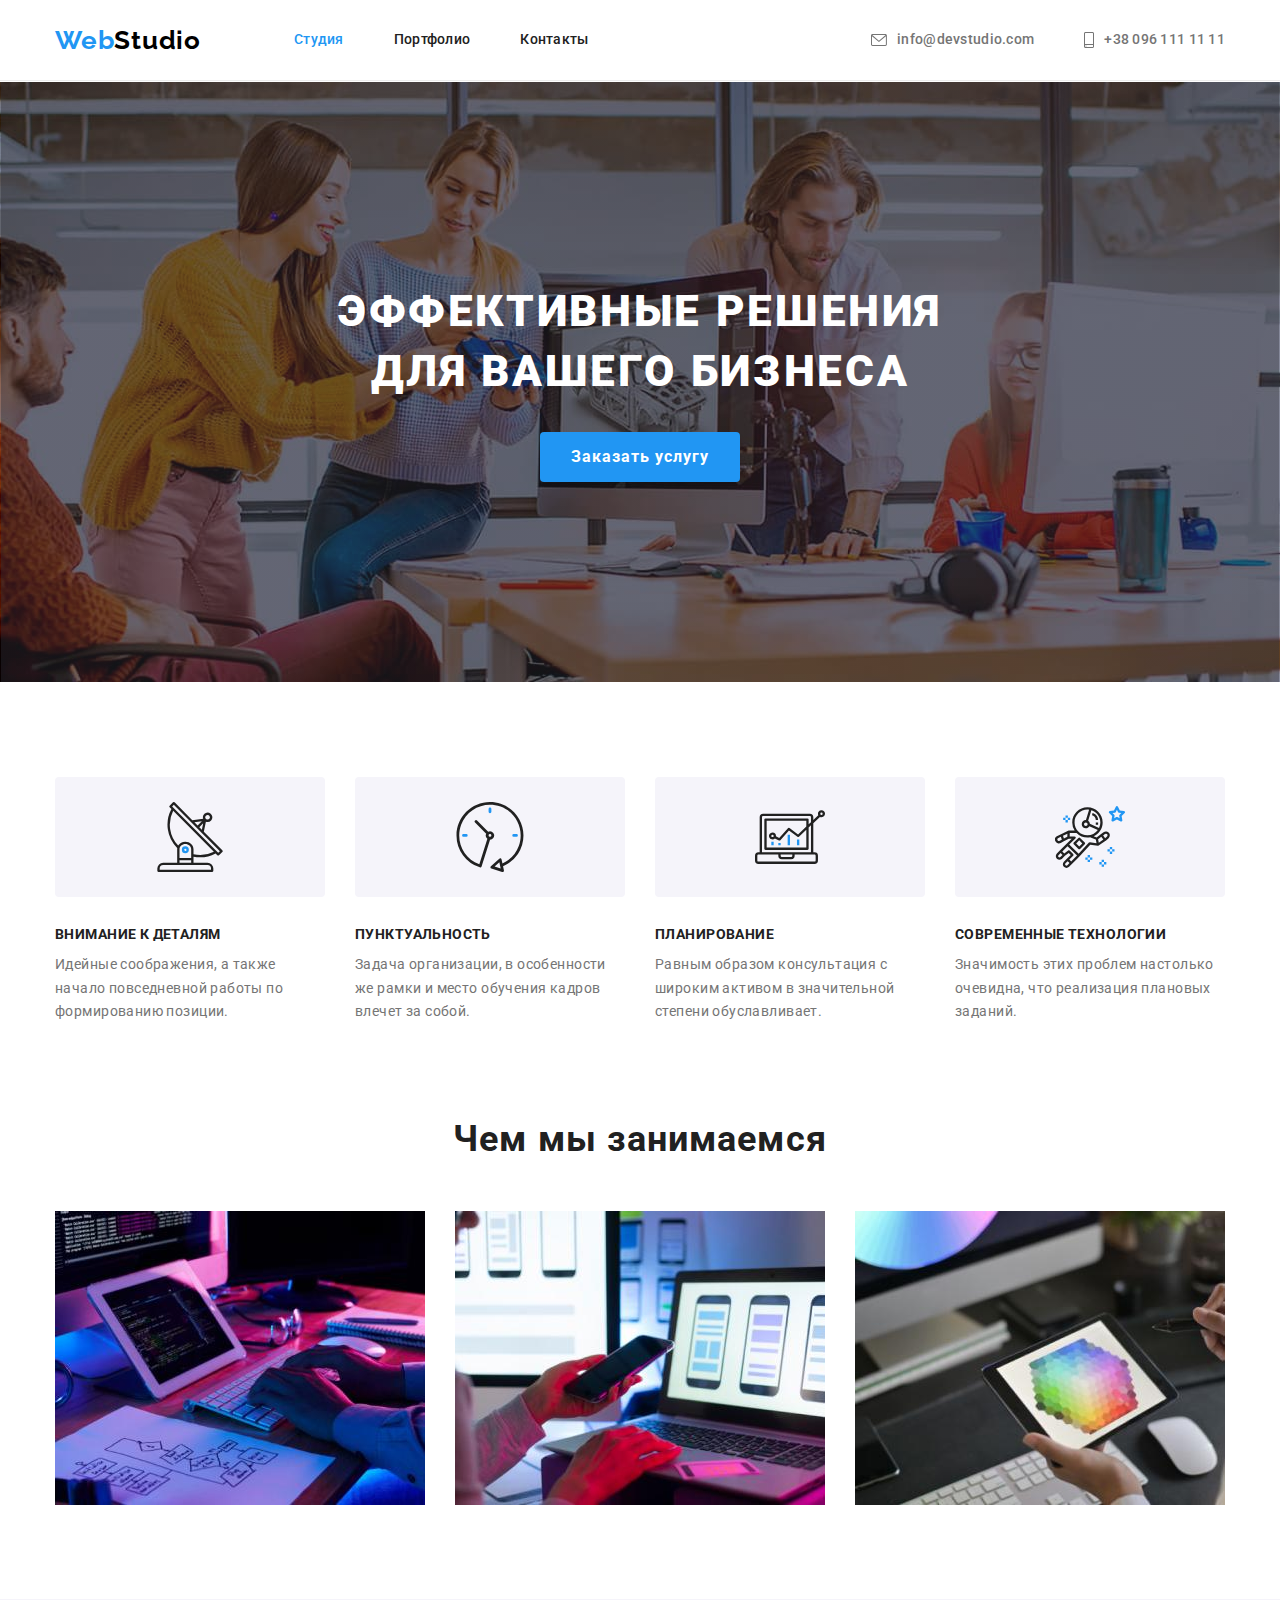
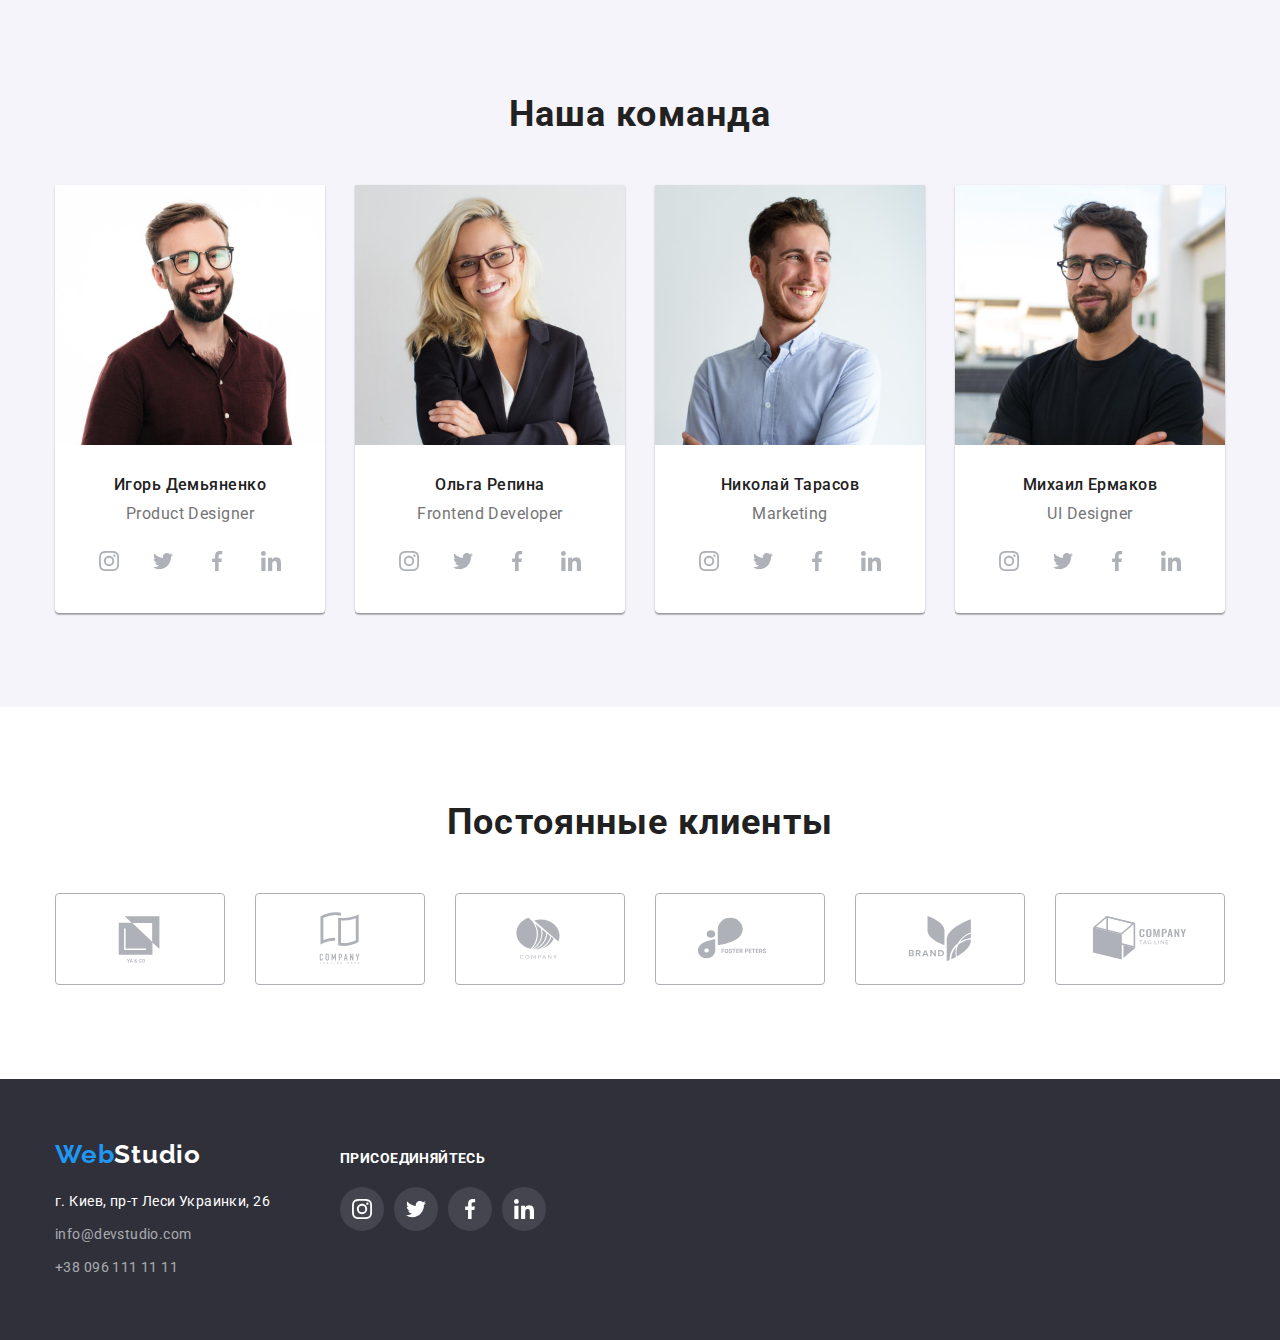
==== index.html @ 3023883c "ДЗ-5 начало" ====
<!DOCTYPE html>
<html lang="ru">
  <head>
    <meta charset="UTF-8" />
    <meta http-equiv="X-UA-Compatible" content="IE=edge" />
    <meta name="viewport" content="width=device-width, initial-scale=1.0" />

    <title>Студия</title>
    <link
      href="https://fonts.googleapis.com/css2?family=Raleway:wght@700&family=Roboto:wght@400;500;700;900&display=swap"
      rel="stylesheet"
    />
    <link rel="stylesheet" href="./css/modern-normalize.css" />
    <link rel="stylesheet" href="./css/styles.css" />
  </head>
  <body>
    <header class="header">
      <!-------- НАВИГАЦИЯ -------->
      <div class="container nav">
        <nav class="nav">
          <!-- лого -->
          <a class="link logo" href="./index.html" lang="en">
            Web<span class="logo-nav">Studio</span>
          </a>

          <!-------- ССЫЛКИ -------->
          <ul class="lists menu">
            <li class="menu-item">
              <a class="link nav-link current" href="./index.html">Студия</a>
            </li>
            <li class="menu-item">
              <a class="link nav-link" href="./portfolio.html">Портфолио</a>
            </li>
            <li class="menu-item">
              <a class="link nav-link" href="">Контакты</a>
            </li>
          </ul>
        </nav>

        <!-------- КОНТАКТЫ (ПОЧТА И ТЕЛЕФОН) -------->
        <ul class="lists menu">
          <li class="menu-item">
            <a
              class="link nav-link nav-contacts"
              href="mailto:info@devstudio.com"
            >
              <svg class="envelope">
                <use href="./images/symbol-defs.svg#envelope"></use>
              </svg>
              info@devstudio.com</a
            >
          </li>
          <li class="menu-item">
            <a class="link nav-link nav-contacts" href="tel:+380961111111">
              <svg class="smartphone">
                <use href="./images/symbol-defs.svg#smartphone"></use>
              </svg>
              +38 096 111 11 11</a
            >
          </li>
        </ul>
      </div>
    </header>
    <main>
      <!-------- MAIN SECTION -------->
      <section class="section hero">
        <div class="container">
          <h1 class="hero-title">Эффективные решения для вашего бизнеса</h1>
          <button class="btn btn-hero" type="button">Заказать услугу</button>
        </div>
      </section>

      <!-------- ОСОБЕННОСТИ -------->
      <section class="section">
        <div class="container">
          <h2 class="heading headen">Особенности</h2>
          <ul class="lists feature">
            <li class="item">
              <div class="thumb">
                <svg class="antenna">
                  <use href="./images/symbol-defs.svg#antenna"></use>
                </svg>
              </div>
              <h3 class="title-features">Внимание к деталям</h3>
              <p class="text">
                Идейные соображения, а также начало повседневной работы по
                формированию позиции.
              </p>
            </li>

            <li class="item">
              <div class="thumb">
                <svg class="clock">
                  <use href="./images/symbol-defs.svg#clock"></use>
                </svg>
              </div>
              <h3 class="title-features">Пунктуальность</h3>
              <p class="text">
                Задача организации, в особенности же рамки и место обучения
                кадров влечет за собой.
              </p>
            </li>

            <li class="item">
              <div class="thumb">
                <svg class="diagram">
                  <use href="./images/symbol-defs.svg#diagram"></use>
                </svg>
              </div>
              <h3 class="title-features">Планирование</h3>
              <p class="text">
                Равным образом консультация с широким активом в значительной
                степени обуславливает.
              </p>
            </li>

            <li class="item">
              <div class="thumb">
                <svg class="astronaut">
                  <use href="./images/symbol-defs.svg#astronaut"></use>
                </svg>
              </div>
              <h3 class="title-features">Современные технологии</h3>
              <p class="text">
                Значимость этих проблем настолько очевидна, что реализация
                плановых заданий.
              </p>
            </li>
          </ul>
        </div>
      </section>

      <!-------- РАБОТА -------->
      <section class="section section-nopaddingtop">
        <div class="container">
          <h2 class="heading">Чем мы занимаемся</h2>
          <ul class="lists items">
            <li class="item">
              <img
                class="images"
                src="./images/box_1.jpg"
                alt="Печатает на клавиатуре"
                width="370"
              />
            </li>

            <li class="item">
              <img
                class="images"
                src="./images/box_2.jpg"
                alt="Человек сидит с ноутбуком, в руке телефон"
                width="370"
              />
            </li>

            <li class="item">
              <img
                class="images"
                src="./images/box_3.jpg"
                alt="Плашет в руке"
                width="370"
              />
            </li>
          </ul>
        </div>
      </section>

      <!-------- НАША КОМАНДА, КАРТОЧКИ СОТРУДНИКОВ -------->
      <section class="section team-cards">
        <div class="container">
          <h2 class="heading">Наша команда</h2>

          <ul class="lists items">
            <li class="item">
              <div class="card">
                <img
                  class="images"
                  src="./images/igordem.jpg"
                  alt="Игорь Демьяненко"
                  width="270"
                  height="260"
                />
                <div class="card-body">
                  <h3 class="cards-title">Игорь Демьяненко</h3>
                  <p class="cards-text" lang="en">Product Designer</p>
                  <ul class="lists social">
                    <li class="social-list">
                      <a class="social-item" href="">
                        <svg class="social-icon">
                          <use href="./images/symbol-defs.svg#instagram"></use>
                        </svg>
                      </a>
                    </li>
                    <li class="social-list">
                      <a href="" class="social-item">
                        <svg class="social-icon">
                          <use href="./images/symbol-defs.svg#twitter"></use>
                        </svg>
                      </a>
                    </li>
                    <li class="social-list">
                      <a href="" class="social-item">
                        <svg class="social-icon">
                          <use href="./images/symbol-defs.svg#facebook"></use>
                        </svg>
                      </a>
                    </li>
                    <li class="social-list">
                      <a href="" class="social-item">
                        <svg class="social-icon">
                          <use href="./images/symbol-defs.svg#linkedin"></use>
                        </svg>
                      </a>
                    </li>
                  </ul>
                </div>
              </div>
            </li>

            <li class="item">
              <div class="card">
                <img
                  class="images"
                  src="./images/olgarep.jpg"
                  alt="Ольга Репина"
                  width="270"
                  height="260"
                />
                <div class="card-body">
                  <h3 class="cards-title">Ольга Репина</h3>
                  <p class="cards-text" lang="en">Frontend Developer</p>
                  <ul class="lists social">
                    <li class="social-list">
                      <a class="social-item" href="">
                        <svg class="social-icon">
                          <use href="./images/symbol-defs.svg#instagram"></use>
                        </svg>
                      </a>
                    </li>
                    <li class="social-list">
                      <a href="" class="social-item">
                        <svg class="social-icon">
                          <use href="./images/symbol-defs.svg#twitter"></use>
                        </svg>
                      </a>
                    </li>
                    <li class="social-list">
                      <a href="" class="social-item">
                        <svg class="social-icon">
                          <use href="./images/symbol-defs.svg#facebook"></use>
                        </svg>
                      </a>
                    </li>
                    <li class="social-list">
                      <a href="" class="social-item">
                        <svg class="social-icon">
                          <use href="./images/symbol-defs.svg#linkedin"></use>
                        </svg>
                      </a>
                    </li>
                  </ul>
                </div>
              </div>
            </li>

            <li class="item">
              <div class="card">
                <img
                  class="images"
                  src="./images/nikolaytar.jpg"
                  alt="Николай Тарасов"
                  width="270"
                  height="260"
                />
                <div class="card-body">
                  <h3 class="cards-title">Николай Тарасов</h3>
                  <p class="cards-text" lang="en">Marketing</p>
                  <ul class="lists social">
                    <li class="social-list">
                      <a class="social-item" href="">
                        <svg class="social-icon">
                          <use href="./images/symbol-defs.svg#instagram"></use>
                        </svg>
                      </a>
                    </li>
                    <li class="social-list">
                      <a href="" class="social-item">
                        <svg class="social-icon">
                          <use href="./images/symbol-defs.svg#twitter"></use>
                        </svg>
                      </a>
                    </li>
                    <li class="social-list">
                      <a href="" class="social-item">
                        <svg class="social-icon">
                          <use href="./images/symbol-defs.svg#facebook"></use>
                        </svg>
                      </a>
                    </li>
                    <li class="social-list">
                      <a href="" class="social-item">
                        <svg class="social-icon">
                          <use href="./images/symbol-defs.svg#linkedin"></use>
                        </svg>
                      </a>
                    </li>
                  </ul>
                </div>
              </div>
            </li>

            <li class="item">
              <div class="card">
                <img
                  class="images"
                  src="./images/mihailerm.jpg"
                  alt="Михаил Ермаков"
                  width="270"
                  height="260"
                />
                <div class="card-body">
                  <h3 class="cards-title">Михаил Ермаков</h3>
                  <p class="cards-text" lang="en">UI Designer</p>
                  <ul class="lists social">
                    <li class="social-list">
                      <a class="social-item" href="">
                        <svg class="social-icon">
                          <use href="./images/symbol-defs.svg#instagram"></use>
                        </svg>
                      </a>
                    </li>
                    <li class="social-list">
                      <a href="" class="social-item">
                        <svg class="social-icon">
                          <use href="./images/symbol-defs.svg#twitter"></use>
                        </svg>
                      </a>
                    </li>
                    <li class="social-list">
                      <a href="" class="social-item">
                        <svg class="social-icon">
                          <use href="./images/symbol-defs.svg#facebook"></use>
                        </svg>
                      </a>
                    </li>
                    <li class="social-list">
                      <a href="" class="social-item">
                        <svg class="social-icon">
                          <use href="./images/symbol-defs.svg#linkedin"></use>
                        </svg>
                      </a>
                    </li>
                  </ul>
                </div>
              </div>
            </li>
          </ul>
        </div>
      </section>
      <section class="section">
        <div class="container">
          <h2 class="heading">Постоянные клиенты</h2>

          <ul class="lists clients">
            <li class="clients-list">
              <a class="clients-item" href="">
                <svg class="clients-icon">
                  <use href="./images/symbol-defs.svg#logo1"></use>
                </svg>
              </a>
            </li>
            <li class="clients-list">
              <a href="" class="clients-item">
                <svg class="clients-icon">
                  <use href="./images/symbol-defs.svg#logo2"></use>
                </svg>
              </a>
            </li>
            <li class="clients-list">
              <a href="" class="clients-item">
                <svg class="clients-icon">
                  <use href="./images/symbol-defs.svg#logo3"></use>
                </svg>
              </a>
            </li>
            <li class="clients-list">
              <a href="" class="clients-item">
                <svg class="clients-icon">
                  <use href="./images/symbol-defs.svg#logo4"></use>
                </svg>
              </a>
            </li>
            <li class="clients-list">
              <a href="" class="clients-item">
                <svg class="clients-icon">
                  <use href="./images/symbol-defs.svg#logo5"></use>
                </svg>
              </a>
            </li>
            <li class="clients-list">
              <a href="" class="clients-item">
                <svg class="clients-icon">
                  <use href="./images/symbol-defs.svg#logo6"></use>
                </svg>
              </a>
            </li>
          </ul>
        </div>
      </section>
    </main>

    <footer class="footer">
      <div class="container">
        <div class="footer-nav">
          <!-------- ЛОГОТИП -------->
          <a class="link logo" href="./index.html" lang="en">
            Web<span class="logo-footer">Studio</span>
          </a>

          <!-------- КОНТАКТЫ (АДРЕС) -------->
          <address>
            <p class="text footer-text">г. Киев, пр-т Леси Украинки, 26</p>

            <!-------- ПОЧТА И ТЕЛЕФОН -------->
            <ul class="lists">
              <li class="footer-item">
                <a class="link footer-link" href="mailto:info@devstudio.com">
                  info@devstudio.com
                </a>
              </li>
              <li class="footer-item">
                <a class="link footer-link" href="tel:+380961111111"
                  >+38 096 111 11 11</a
                >
              </li>
            </ul>
          </address>
        </div>
        <div class="footer-social">
          <p class="text">Присоединяйтесь</p>
          <ul class="lists social">
            <li class="social-list">
              <a class="social-item" href="">
                <svg class="social-icon">
                  <use href="./images/symbol-defs.svg#instagram"></use>
                </svg>
              </a>
            </li>
            <li class="social-list">
              <a href="" class="social-item">
                <svg class="social-icon">
                  <use href="./images/symbol-defs.svg#twitter"></use>
                </svg>
              </a>
            </li>
            <li class="social-list">
              <a href="" class="social-item">
                <svg class="social-icon">
                  <use href="./images/symbol-defs.svg#facebook"></use>
                </svg>
              </a>
            </li>
            <li class="social-list">
              <a href="" class="social-item">
                <svg class="social-icon">
                  <use href="./images/symbol-defs.svg#linkedin"></use>
                </svg>
              </a>
            </li>
          </ul>
        </div>
      </div>
    </footer>
  </body>
</html>
---- css/styles.css ----
:root {
  --current-text-color: #757575;
  --current-title-color: #212121;
  --current-white-color: #ffffff;
  --current-black-color: #000000;
  --accent-color: #2196f3;
  --hero-btn-accent-color: #188ce8;
  --secondary-bg-color: #f5f4fa;
  --footer-bg-color: #2f303a;
  --footer-link-color: rgba(255, 255, 255, 0.6);
  --line-color: #ececec;
  --border-color: #eeeeee;
  --social-unactive: #afb1b8;
  --social-unactive-footer: rgba(255, 255, 255, 0.1);
}

body {
  font-family: Roboto, sans-serif;
  color: var(--current-text-color);
  background-color: var(--current-white-color);
}

.container {
  width: 1200px;
  padding: 0 15px;
  margin: 0 auto;
}

.section {
  padding-top: 94px;
  padding-bottom: 94px;

  text-align: center;
}

.images {
  display: block;
  max-width: 100%;
  height: auto;
}

.section-nopaddingtop {
  padding-top: 0;
}

/* Ссылки */
.link {
  text-decoration: none;
}

.lists {
  margin-top: 0;
  margin-bottom: 0;
  padding: 0;
  list-style: none;
}
.header {
  border-bottom: 1px solid var(--line-color);
}

/* Навигация */
.container.nav {
  min-height: 80px;
}

.nav,
.menu {
  display: flex;
  align-items: center;
  flex-wrap: wrap;
}

.container.nav > .nav {
  margin-right: auto;
}

.menu-item > .link {
  display: flex;
  align-items: center;
  padding-top: 32px;
  padding-bottom: 32px;
}

.menu > .menu-item:not(:last-child) {
  margin-right: 50px;
}

.work-card .card-body {
  border: 1px solid var(--border-color);
  border-top: 0;
  padding: 20px 24px;
}

.work-card:hover,
.work-card:focus,
.work-card:focus-within {
  box-shadow: 0px 1px 1px rgba(0, 0, 0, 0.12), 0px 4px 4px rgba(0, 0, 0, 0.06),
    1px 4px 6px rgba(0, 0, 0, 0.16);
}

.menu > .card-item:not(:nth-child(3n)) {
  margin-right: 30px;
}

.menu > .card-item:not(:nth-last-child(-n + 3)) {
  margin-bottom: 30px;
}

.nav-link {
  color: var(--current-title-color);

  font-weight: 500;
  font-size: 14px;
  line-height: 1.14;
  letter-spacing: 0.02em;
}

.nav-contacts {
  color: var(--current-text-color);
}

.nav-link:hover,
.nav-link:focus,
.footer-link:hover,
.footer-link:focus,
.current {
  color: var(--accent-color);
}

.envelope,
.smartphone {
  margin-right: 10px;

  fill: currentColor;
}

.envelope {
  width: 16px;
  height: 12px;
}

.smartphone {
  width: 10px;
  height: 16px;
}

/* Лого */
.logo {
  display: block;
  margin-right: 93px;
  padding-top: 24px;
  padding-bottom: 24px;

  color: var(--accent-color);
  font-family: Raleway, sans-serif;
  font-weight: 700;
  font-size: 26px;
  line-height: 1.19;
  letter-spacing: 0.03em;
}

.logo-nav {
  color: var(--current-black-color);
}

.logo-footer {
  color: var(--current-white-color);
}

/* Hero */

.hero {
  max-width: 1600px;
  min-height: 600px;
  margin-right: auto;
  margin-left: auto;
  padding-top: 200px;
  padding-bottom: 200px;

  background-color: var(--hero-bgcolor);
  background-image: linear-gradient(
      to right,
      rgba(47, 48, 58, 0.4),
      rgba(47, 48, 58, 0.4)
    ),
    url(../images/bg-header-image.jpg);
  background-repeat: no-repeat;
  background-position: center;
  background-size: cover;
}

.hero-title {
  width: 696px;
  margin: 0 auto 30px;
  padding: 0;

  color: var(--current-white-color);
  font-weight: 900;
  font-size: 44px;
  line-height: 1.36;
  letter-spacing: 0.06em;
  text-transform: uppercase;
}

.section.hero {
  padding-top: 200px;
  padding-bottom: 200px;
  border: 1px solid transparent;
}

/* Кнопки */
.btn {
  cursor: pointer;
  min-height: 38px;

  padding: 6px 22px;

  font-family: inherit;
  font-style: inherit;
  font-weight: 500;
  font-size: 16px;
  line-height: 1.62;
  letter-spacing: 0.03em;

  color: var(--current-title-color);
  background-color: var(--secondary-bg-color);

  border: 0;
  border-radius: 4px;
}

.btn:hover,
.btn:focus,
.active {
  color: var(--current-white-color);
  background-color: var(--accent-color);
  box-shadow: 0px 3px 1px rgba(0, 0, 0, 0.1), 0px 1px 2px rgba(0, 0, 0, 0.08),
    0px 2px 2px rgba(0, 0, 0, 0.12);
}

.btn-hero {
  width: 200px;
  height: 50px;

  color: var(--current-white-color);
  background-color: var(--accent-color);

  font-weight: 700;
  line-height: 1.87;
  letter-spacing: 0.06em;

  box-shadow: 0px 4px 4px rgba(0, 0, 0, 0.15);
}

.btn-hero:focus,
.btn-hero:hover {
  background-color: var(--hero-btn-accent-color);
}

/* Заголовки */
.heading {
  margin: 0 0 50px 0;

  color: var(--current-title-color);

  font-weight: 700;
  font-size: 36px;
  line-height: 1.17;
  letter-spacing: 0.03em;
}

.title-features {
  margin: 0 0 10px 0;

  color: var(--current-title-color);

  font-size: 14px;
  line-height: 1.14;
  letter-spacing: 0.03em;
  text-transform: uppercase;
}

/* Основной текст */

.text {
  margin: 0;
  padding: 0;

  font-size: 14px;
  line-height: 1.71;
  letter-spacing: 0.03em;

  color: var(--current-text-color);
}

.feature,
.items,
.filter {
  display: flex;
  align-items: center;
  text-align: left;
}

.items {
  text-align: center;
}

.feature > .item {
  width: 270px;
}

.feature > .item:not(:last-child),
.items > .item:not(:last-child) {
  margin-right: 30px;
}

.thumb {
  display: flex;
  width: 100%;
  min-height: 120px;

  margin-bottom: 30px;

  align-items: center;

  border-radius: 4px;
  background-color: var(--secondary-bg-color);
}

.antenna,
.clock,
.diagram,
.astronaut {
  display: block;
  margin-left: auto;
  margin-right: auto;
  width: 70px;
  height: 70px;
}

.filter {
  justify-content: center;
  margin-bottom: 50px;
}

.filter > .item:not(:last-child) {
  margin-right: 8px;
}

/* Карточки */

.card {
  background-color: var(--current-white-color);
  box-shadow: 0px 1px 3px rgba(0, 0, 0, 0.12), 0px 1px 1px rgba(0, 0, 0, 0.14),
    0px 2px 1px rgba(0, 0, 0, 0.2);
  border-radius: 0px 0px 4px 4px;
}

.team-cards {
  background-color: var(--secondary-bg-color);
}

.card-body {
  padding-top: 30px;
  padding-bottom: 30px;
}

.cards-title {
  margin: 0 0 10px 0;

  color: var(--current-title-color);

  font-weight: 500;
  font-size: 16px;
  line-height: 1.19;
  letter-spacing: 0.03em;
}

.cards-text {
  margin: 0 0 16px 0;
  padding: 0;
  line-height: 1.19;
  letter-spacing: 0.03em;
}

.social,
.clients {
  display: flex;
  justify-content: center;
}

.social-item {
  display: flex;
  justify-content: center;
  align-items: center;

  width: 44px;
  height: 44px;
  border-radius: 50%;

  color: var(--social-unactive);
}

.social-icon {
  width: 20px;
  height: 20px;
  fill: currentColor;
}

.clients-item {
  display: flex;
  justify-content: center;
  align-items: center;
  width: 170px;
  height: 92px;

  border: 1px solid var(--social-unactive);
  border-radius: 4px;

  color: var(--social-unactive);
}

.clients-item:hover,
.clients-item:focus {
  color: var(--accent-color);
  border: 1px solid var(--accent-color);
}

.clients > .clients-list:not(:last-child) {
  margin-right: 30px;
}

.clients-icon {
  width: 106px;
  height: 60px;
  fill: currentColor;
}

/* Портфолио заголовки карточек */
.work-title {
  margin: 0 0 4px 0;

  color: var(--current-title-color);

  text-align: left;
  font-weight: 700;
  font-size: 18px;
  line-height: 2;
  letter-spacing: 0.06em;
}

.work-text {
  margin: 0;

  color: var(--current-text-color);
  line-height: 1.87;
  letter-spacing: 0.03em;
  text-align: left;
}

/* Footer */
.footer {
  padding: 60px 0;
  background-color: var(--footer-bg-color);
}

.footer-text {
  padding: 0;
  margin-bottom: 9px;

  color: var(--current-white-color);

  font-style: normal;
  font-size: 14px;
  line-height: 1.71;
}

.footer-link {
  font-style: normal;
  font-size: 14px;
  line-height: 1.71;
  letter-spacing: 0.03em;
  color: var(--footer-link-color);
}

/* Прячем заголовоки */
.headen {
  position: absolute;
  width: 1px;
  height: 1px;
  margin: -1px;
  border: 0;
  padding: 0;
  clip: rect(0 0 0 0);
  overflow: hidden;
}

.footer-nav > .link.logo {
  padding: 0;
  margin: 0 0 20px 0;
}

.footer-nav {
  margin-right: 70px;
}

.footer-item:not(:last-child) {
  margin-bottom: 9px;
}

.footer > .container {
  display: flex;
  align-items: baseline;
}

.footer-social > .text {
  margin-bottom: 20px;
  color: var(--current-white-color);
  font-weight: 700;
  line-height: 1.14;
  text-transform: uppercase;
}

.footer-social .social-item {
  color: var(--current-white-color);
  background-color: var(--social-unactive-footer);
}

.social-item:hover,
.social-item:focus {
  color: var(--current-white-color);
  background-color: var(--accent-color);
}

.social > .social-list:not(:last-child) {
  margin-right: 10px;
}
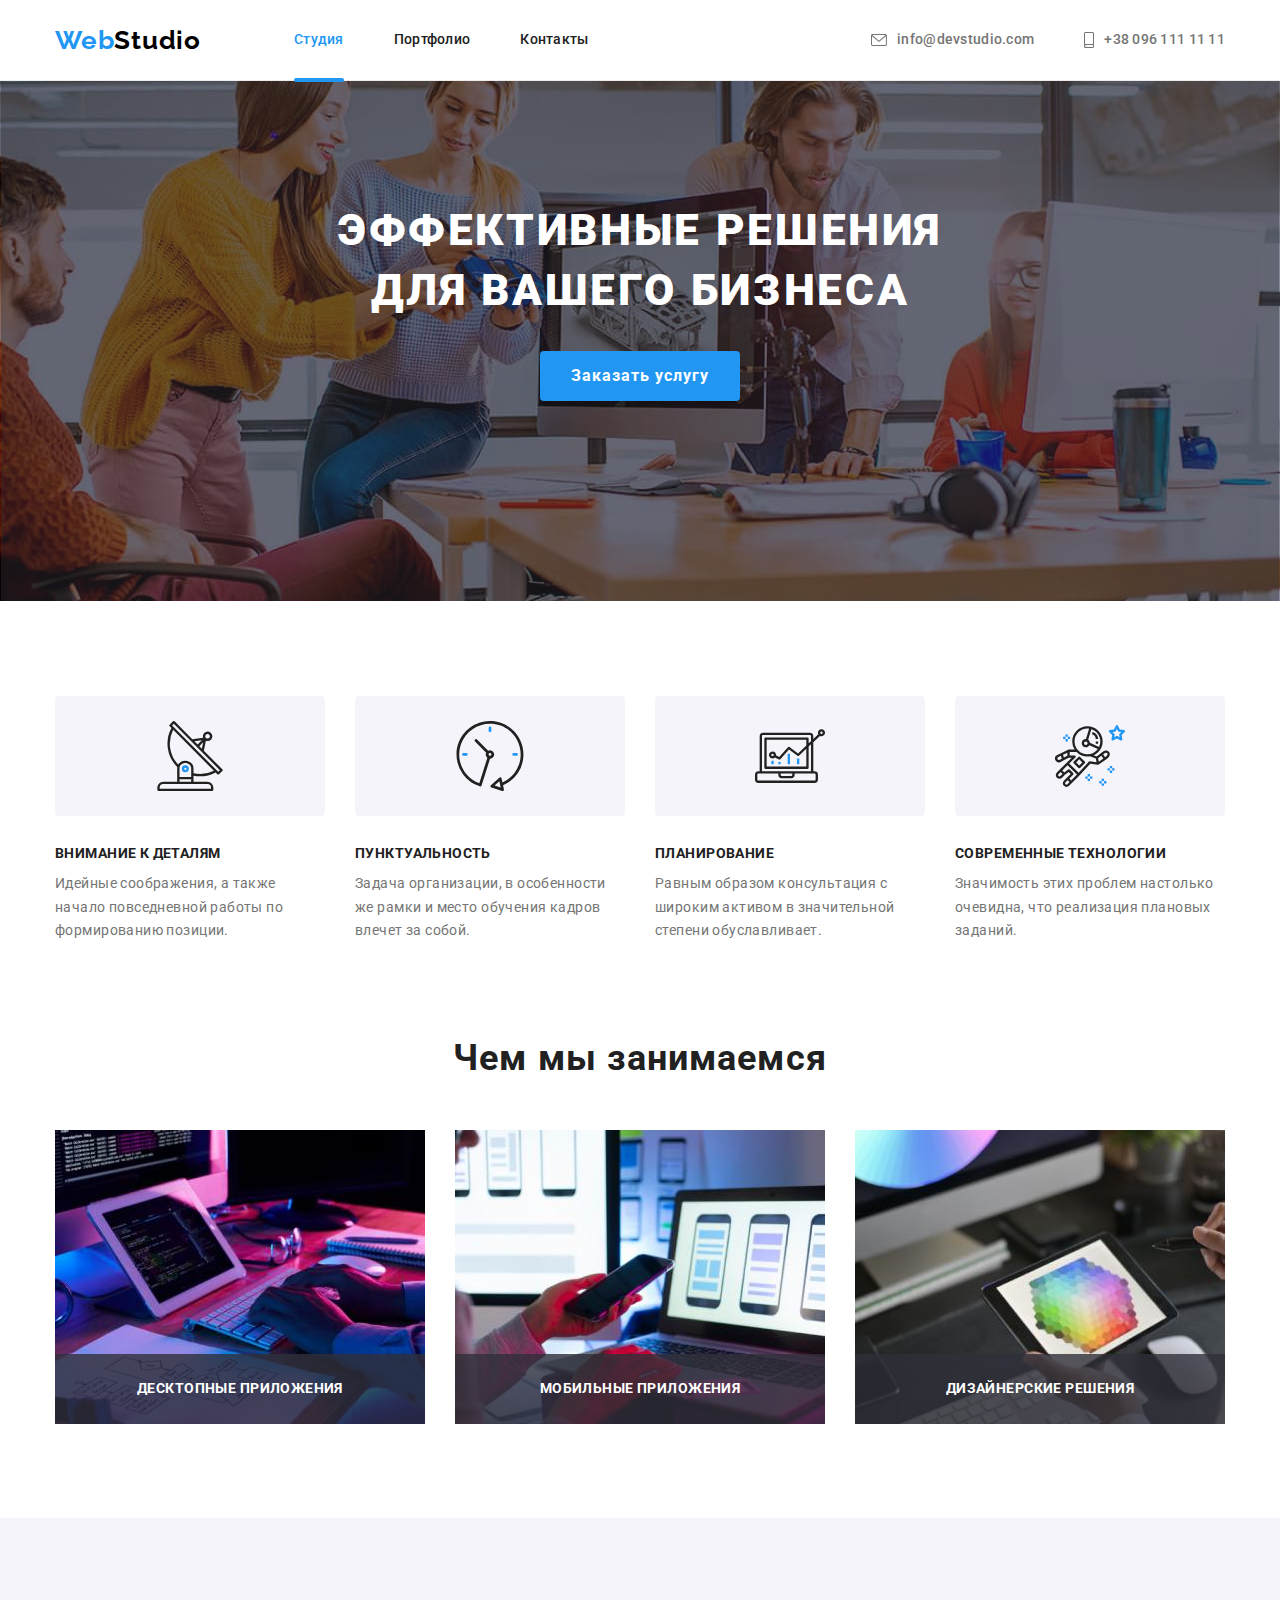
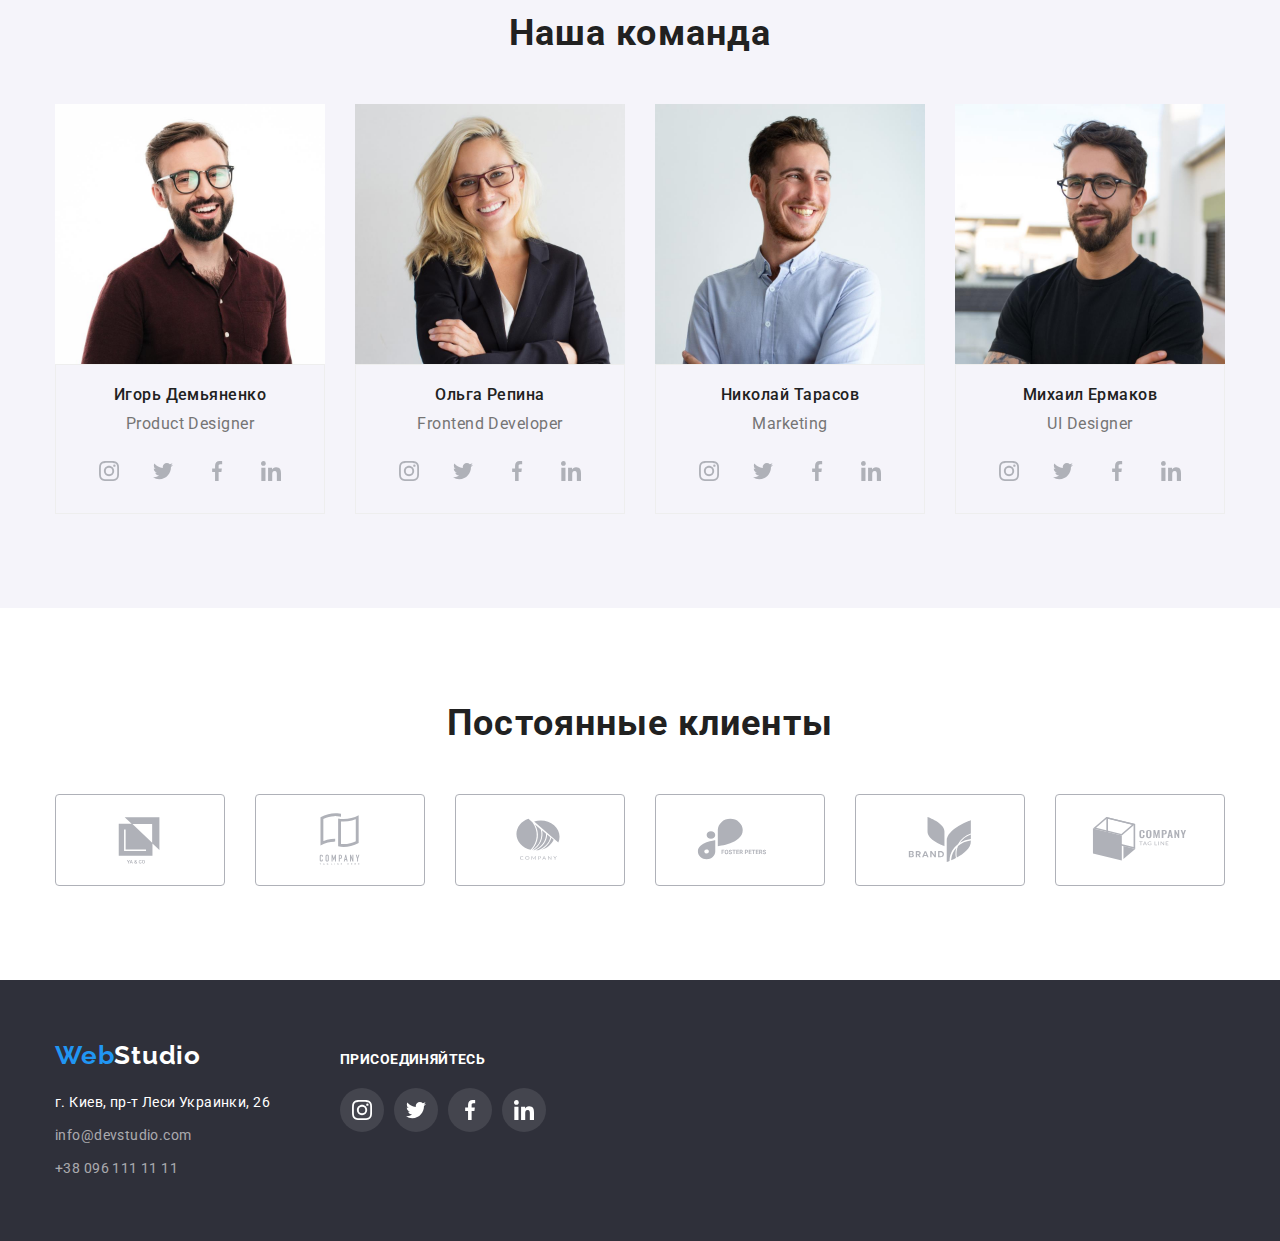
==== commit 12780776: "не работает кнопка заказать" ====
--- a/index.html
+++ b/index.html
@@ -66,7 +66,9 @@
       <section class="section hero">
         <div class="container">
           <h1 class="hero-title">Эффективные решения для вашего бизнеса</h1>
-          <button class="btn btn-hero" type="button">Заказать услугу</button>
+          <button class="btn btn-hero" type="button" data-modal-open>
+            Заказать услугу
+          </button>
         </div>
       </section>
 
@@ -142,6 +144,7 @@
                 alt="Печатает на клавиатуре"
                 width="370"
               />
+              <p class="text item-text">Десктопные приложения</p>
             </li>
 
             <li class="item">
@@ -151,6 +154,7 @@
                 alt="Человек сидит с ноутбуком, в руке телефон"
                 width="370"
               />
+              <p class="text item-text">Мобильные приложения</p>
             </li>
 
             <li class="item">
@@ -160,6 +164,7 @@
                 alt="Плашет в руке"
                 width="370"
               />
+              <p class="text item-text">Дизайнерские решения</p>
             </li>
           </ul>
         </div>
@@ -419,7 +424,8 @@
 
           <!-------- КОНТАКТЫ (АДРЕС) -------->
           <address>
-            <p class="text footer-text">г. Киев, пр-т Леси Украинки, 26</p>
+            <a class="link text footer-text" href="https://goo.gl/maps/VM6gPYjPhEStrqMR6" target="_blank"
+              rel="noopener, nofollow, noreferrer">г. Киев, пр-т Леси Украинки, 26</a>
 
             <!-------- ПОЧТА И ТЕЛЕФОН -------->
             <ul class="lists">
@@ -471,5 +477,16 @@
         </div>
       </div>
     </footer>
+    <div class="backdrop is-hidden" data-modal>
+      <div class="modal is-hidden" data-form-modal>
+        <button class="btn modal-btn" data-modal-close>
+          <svg class="close-icon">
+            <use href="./images/symbol-defs.svg#close"></use>
+          </svg>
+        </button>
+      </div>
+    </div>
+    <script src="./js/header.js"></script>
+    <script src="./js/modal.js"></script>
   </body>
 </html>--- a/css/styles.css
+++ b/css/styles.css
@@ -10,8 +10,14 @@
   --footer-link-color: rgba(255, 255, 255, 0.6);
   --line-color: #ececec;
   --border-color: #eeeeee;
-  --social-unactive: #afb1b8;
-  --social-unactive-footer: rgba(255, 255, 255, 0.1);
+  --social-passive: #afb1b8;
+  --social-passive-footer: rgba(255, 255, 255, 0.1);
+  --card-text-bgc: rgba(47, 48, 58, 0.8);
+  --overlay-color: rgba(0, 0, 0, 0.2);
+  --overlay-card-color: rgba(33, 150, 243, 0.9);
+
+  --duration: 250ms;
+  --function: cubic-bezier(0.4, 0, 0.2, 1);
 }
 
 body {
@@ -55,13 +61,17 @@
   list-style: none;
 }
 .header {
+  position: fixed;
+  width: 100%;
+  min-height: 80px;
+  top: 0;
+  left: 0;
+  background-color: var(--current-white-color);
   border-bottom: 1px solid var(--line-color);
+  z-index: 2;
 }
 
 /* Навигация */
-.container.nav {
-  min-height: 80px;
-}
 
 .nav,
 .menu {
@@ -75,35 +85,107 @@
 }
 
 .menu-item > .link {
-  display: flex;
-  align-items: center;
+  display: block;
+  position: relative;
+
   padding-top: 32px;
   padding-bottom: 32px;
 }
 
+.menu-item > .nav-contacts {
+  display: flex;
+  align-items: center;
+}
+
 .menu > .menu-item:not(:last-child) {
   margin-right: 50px;
 }
 
-.work-card .card-body {
-  border: 1px solid var(--border-color);
-  border-top: 0;
-  padding: 20px 24px;
-}
-
-.work-card:hover,
-.work-card:focus,
-.work-card:focus-within {
+.portfolio-card {
+  width: 370px;
+
+  background-color: var(--current-white-color);
+  box-shadow: none;
+  border-radius: 0px 0px 4px 4px;
+
+  transition-property: box-shadow;
+  transition-duration: var(--duration);
+  transition-timing-function: var(--function);
+}
+
+.portfolio-card:not(:nth-child(3n)) {
+  margin-right: 30px;
+}
+
+.portfolio-card:not(:nth-last-child(-n + 3)) {
+  margin-bottom: 30px;
+}
+
+.portfolio-card:hover .overlay,
+.portfolio-card:focus .overlay,
+.portfolio-card:focus-within .overlay {
+  transform: translateY(0);
+  opacity: 1;
+}
+
+.portfolio-card:hover,
+.portfolio-card:focus,
+.portfolio-card:focus-within {
   box-shadow: 0px 1px 1px rgba(0, 0, 0, 0.12), 0px 4px 4px rgba(0, 0, 0, 0.06),
     1px 4px 6px rgba(0, 0, 0, 0.16);
 }
 
-.menu > .card-item:not(:nth-child(3n)) {
-  margin-right: 30px;
-}
-
-.menu > .card-item:not(:nth-last-child(-n + 3)) {
-  margin-bottom: 30px;
+.card-aside {
+  position: relative;
+  height: 294px;
+  overflow: hidden;
+}
+
+.overlay {
+  position: absolute;
+  bottom: 0;
+
+  display: flexbox;
+  align-items: center;
+  width: 100%;
+  height: 294px;
+
+  background-color: var(--overlay-card-color);
+
+  transform: translateY(101%);
+  opacity: 0;
+  transition-property: opacity, transform;
+  transition-duration: var(--duration);
+  transition-timing-function: var(--function);
+
+  overflow-y: auto;
+}
+
+.overlay::-webkit-scrollbar {
+  width: 10px;
+}
+.overlay::-webkit-scrollbar-track {
+  box-shadow: inset 0 0 5px var(--current-text-color);
+  border-radius: 10px;
+}
+
+.overlay::-webkit-scrollbar-thumb {
+  background: var(--hero-btn-accent-color);
+  border-radius: 10px;
+}
+
+.overlay::-webkit-scrollbar-thumb:hover {
+  background: var(--current-text-color);
+}
+
+.overlay-text {
+  margin: 0;
+  padding: 63px 24px;
+  color: var(--current-white-color);
+  font-size: 18px;
+  line-height: 1.56;
+  letter-spacing: 0.03em;
+  text-align: left;
 }
 
 .nav-link {
@@ -113,6 +195,10 @@
   font-size: 14px;
   line-height: 1.14;
   letter-spacing: 0.02em;
+
+  transition-property: color;
+  transition-duration: var(--duration);
+  transition-timing-function: var(--function);
 }
 
 .nav-contacts {
@@ -127,6 +213,20 @@
   color: var(--accent-color);
 }
 
+.current::after {
+  content: '';
+
+  position: absolute;
+  left: 0;
+  bottom: -2px;
+
+  display: block;
+  width: 100%;
+  height: 4px;
+  background-color: var(--accent-color);
+  border-radius: 2px;
+}
+
 .envelope,
 .smartphone {
   margin-right: 10px;
@@ -157,14 +257,41 @@
   font-size: 26px;
   line-height: 1.19;
   letter-spacing: 0.03em;
+
+  transition-property: color;
+  transition-duration: var(--duration);
+  transition-timing-function: var(--function);
+}
+
+.logo:hover,
+.logo:focus {
+  color: var(--current-black-color);
+}
+
+.footer-nav > .logo:hover,
+.footer-nav > .logo:focus {
+  color: var(--current-white-color);
 }
 
 .logo-nav {
   color: var(--current-black-color);
+  transition-property: color;
+  transition-duration: var(--duration);
+  transition-timing-function: var(--function);
+}
+
+.logo:hover .logo-nav,
+.logo:focus .logo-nav,
+.logo:hover .logo-footer,
+.logo:focus .logo-footer {
+  color: var(--accent-color);
 }
 
 .logo-footer {
   color: var(--current-white-color);
+  transition-property: color;
+  transition-duration: var(--duration);
+  transition-timing-function: var(--function);
 }
 
 /* Hero */
@@ -183,7 +310,7 @@
       rgba(47, 48, 58, 0.4),
       rgba(47, 48, 58, 0.4)
     ),
-    url(../images/bg-header-image.jpg);
+    url('../images/bg-header-image.jpg');
   background-repeat: no-repeat;
   background-position: center;
   background-size: cover;
@@ -224,9 +351,14 @@
 
   color: var(--current-title-color);
   background-color: var(--secondary-bg-color);
+  box-shadow: none;
 
   border: 0;
   border-radius: 4px;
+
+  transition-property: color, background-color, box-shadow;
+  transition-duration: var(--duration);
+  transition-timing-function: var(--function);
 }
 
 .btn:hover,
@@ -250,6 +382,10 @@
   letter-spacing: 0.06em;
 
   box-shadow: 0px 4px 4px rgba(0, 0, 0, 0.15);
+
+  transition-property: background-color;
+  transition-duration: var(--duration);
+  transition-timing-function: var(--function);
 }
 
 .btn-hero:focus,
@@ -305,6 +441,28 @@
   text-align: center;
 }
 
+.items > .item {
+  position: relative;
+}
+
+.item-text {
+  display: flex;
+  justify-content: center;
+  align-items: center;
+  width: 100%;
+  height: 70px;
+  position: absolute;
+  left: 0;
+  bottom: 0;
+
+  background-color: var(--card-text-bgc);
+
+  color: var(--current-white-color);
+  font-weight: 700;
+  line-height: 1.14;
+  text-transform: uppercase;
+}
+
 .feature > .item {
   width: 270px;
 }
@@ -316,12 +474,12 @@
 
 .thumb {
   display: flex;
+  align-items: center;
+  justify-content: center;
   width: 100%;
   min-height: 120px;
 
   margin-bottom: 30px;
-
-  align-items: center;
 
   border-radius: 4px;
   background-color: var(--secondary-bg-color);
@@ -330,10 +488,8 @@
 .antenna,
 .clock,
 .diagram,
-.astronaut {
-  display: block;
-  margin-left: auto;
-  margin-right: auto;
+.astronaut,
+.close-icon {
   width: 70px;
   height: 70px;
 }
@@ -349,20 +505,19 @@
 
 /* Карточки */
 
-.card {
-  background-color: var(--current-white-color);
-  box-shadow: 0px 1px 3px rgba(0, 0, 0, 0.12), 0px 1px 1px rgba(0, 0, 0, 0.14),
-    0px 2px 1px rgba(0, 0, 0, 0.2);
-  border-radius: 0px 0px 4px 4px;
-}
-
 .team-cards {
   background-color: var(--secondary-bg-color);
 }
 
-.card-body {
+.team-card-body {
   padding-top: 30px;
   padding-bottom: 30px;
+}
+.card-body {
+  border-top: 0;
+  padding: 20px 24px;
+
+  border: 1px solid var(--border-color);
 }
 
 .cards-title {
@@ -398,7 +553,11 @@
   height: 44px;
   border-radius: 50%;
 
-  color: var(--social-unactive);
+  color: var(--social-passive);
+
+  transition-property: color, background-color;
+  transition-duration: var(--duration);
+  transition-timing-function: var(--function);
 }
 
 .social-icon {
@@ -414,10 +573,14 @@
   width: 170px;
   height: 92px;
 
-  border: 1px solid var(--social-unactive);
+  border: 1px solid var(--social-passive);
   border-radius: 4px;
 
-  color: var(--social-unactive);
+  color: var(--social-passive);
+
+  transition-property: color, border;
+  transition-duration: var(--duration);
+  transition-timing-function: var(--function);
 }
 
 .clients-item:hover,
@@ -437,6 +600,7 @@
 }
 
 /* Портфолио заголовки карточек */
+
 .work-title {
   margin: 0 0 4px 0;
 
@@ -465,6 +629,7 @@
 }
 
 .footer-text {
+  display: block;
   padding: 0;
   margin-bottom: 9px;
 
@@ -481,6 +646,10 @@
   line-height: 1.71;
   letter-spacing: 0.03em;
   color: var(--footer-link-color);
+
+  transition-property: color;
+  transition-duration: var(--duration);
+  transition-timing-function: var(--function);
 }
 
 /* Прячем заголовоки */
@@ -523,7 +692,8 @@
 
 .footer-social .social-item {
   color: var(--current-white-color);
-  background-color: var(--social-unactive-footer);
+  background-color: var(--social-passive-footer);
+  transition-property: background-color;
 }
 
 .social-item:hover,
@@ -535,3 +705,78 @@
 .social > .social-list:not(:last-child) {
   margin-right: 10px;
 }
+
+.backdrop {
+  position: fixed;
+  top: 0;
+  left: 0;
+  z-index: 3;
+  height: 100%;
+  width: 100%;
+
+  background-color: var(--overlay-color);
+
+  visibility: visible;
+  transition-property: visibility;
+  transition-duration: var(--duration);
+  transition-timing-function: var(--function);
+}
+
+.backdrop.is-hidden {
+  visibility: hidden;
+  pointer-events: none;
+}
+
+.modal {
+  position: absolute;
+  top: 50%;
+  left: 50%;
+
+  transform: translate(-50%, -50%) scale(1);
+
+  min-width: 528px;
+  min-height: 581px;
+  padding: 15px;
+
+  background: var(--current-white-color);
+  box-shadow: 0px 1px 3px rgba(0, 0, 0, 0.12), 0px 1px 1px rgba(0, 0, 0, 0.14),
+    0px 2px 1px rgba(0, 0, 0, 0.2);
+  border-radius: 4px;
+
+  opacity: 1;
+
+  transition-property: opacity, transform;
+  transition-duration: var(--duration);
+  transition-timing-function: var(--function);
+}
+
+.modal.is-hidden {
+  opacity: 0;
+
+  transform: translate(-50%, -50%) scale(0.5);
+}
+
+.modal-btn {
+  display: flex;
+  justify-content: center;
+  align-items: center;
+  position: absolute;
+  top: 8px;
+  right: 8px;
+
+  min-height: 30px;
+  min-width: 30px;
+
+  padding: 0;
+
+  background-color: var(--current-white-color);
+
+  border-radius: 50%;
+  border: 1px solid rgba(0, 0, 0, 0.1);
+}
+
+.close-icon {
+  height: 18px;
+  width: 18px;
+  fill: var(--current-black-color);
+}
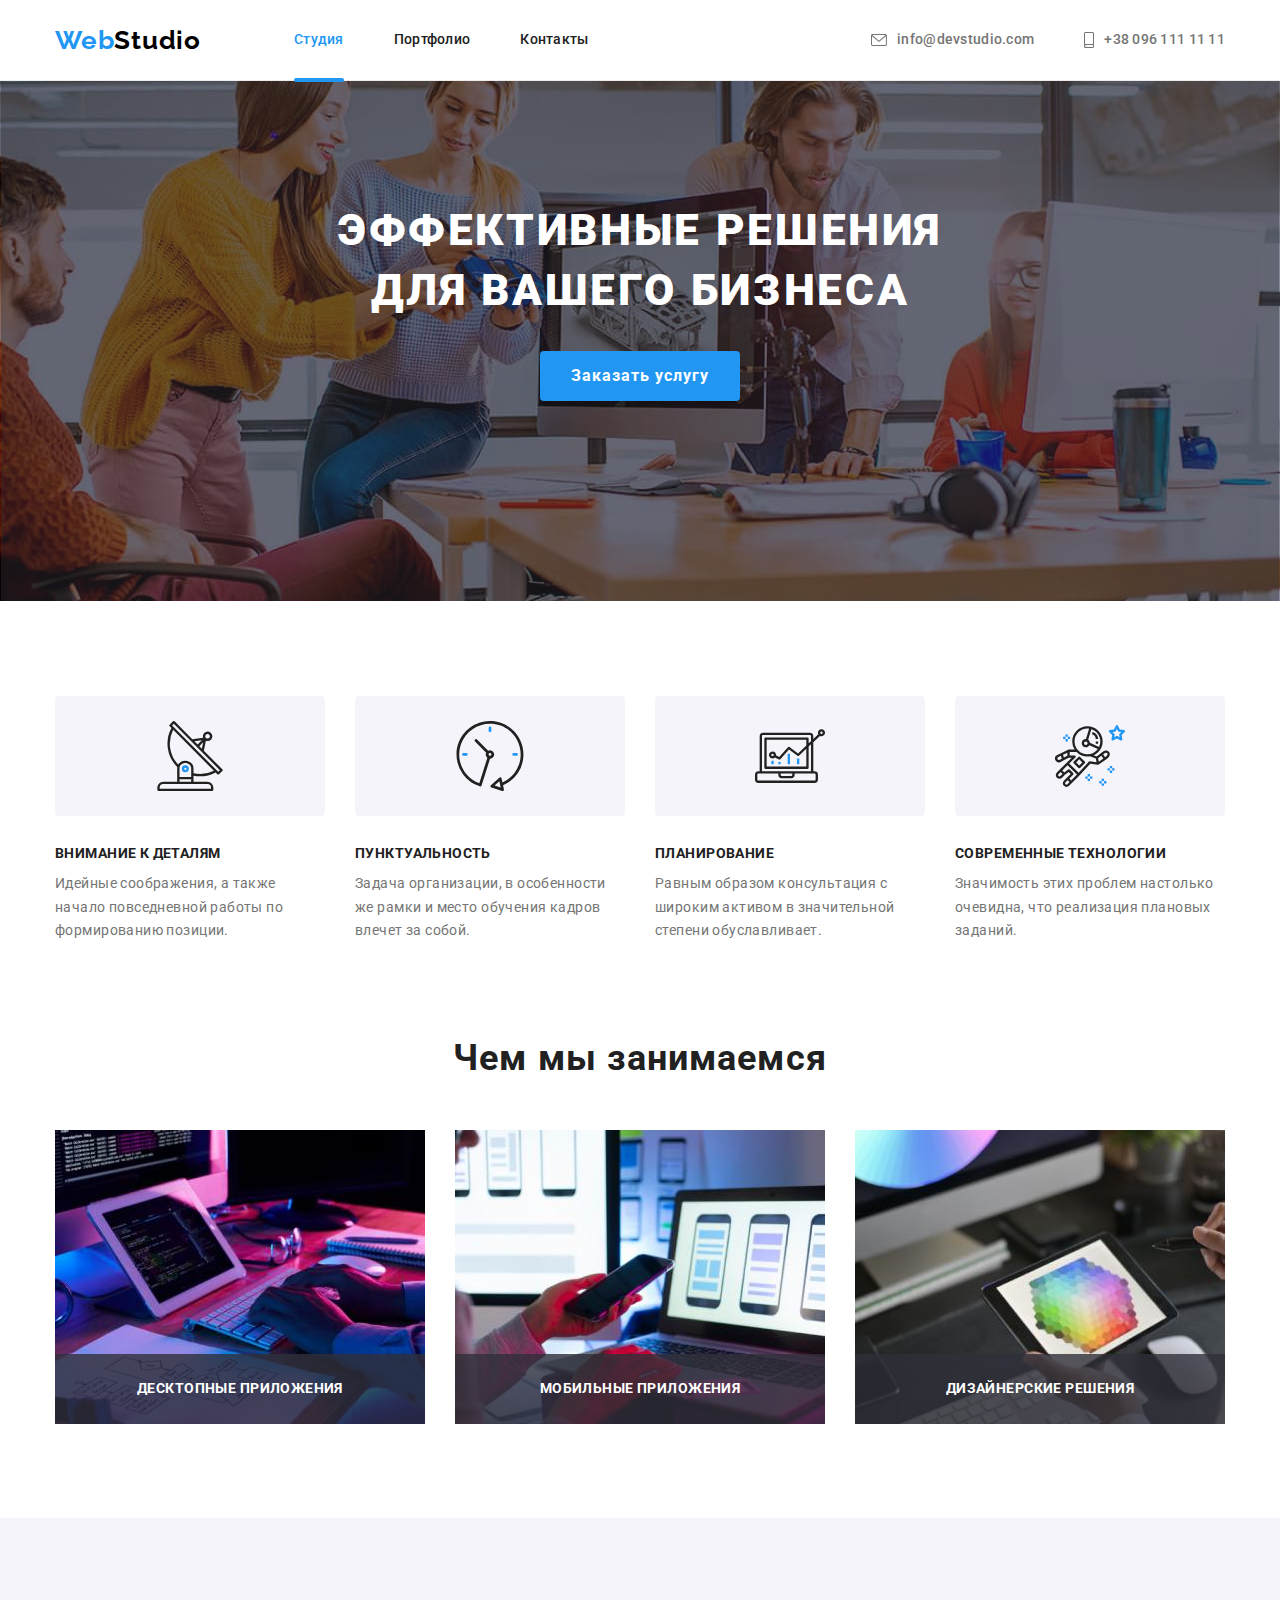
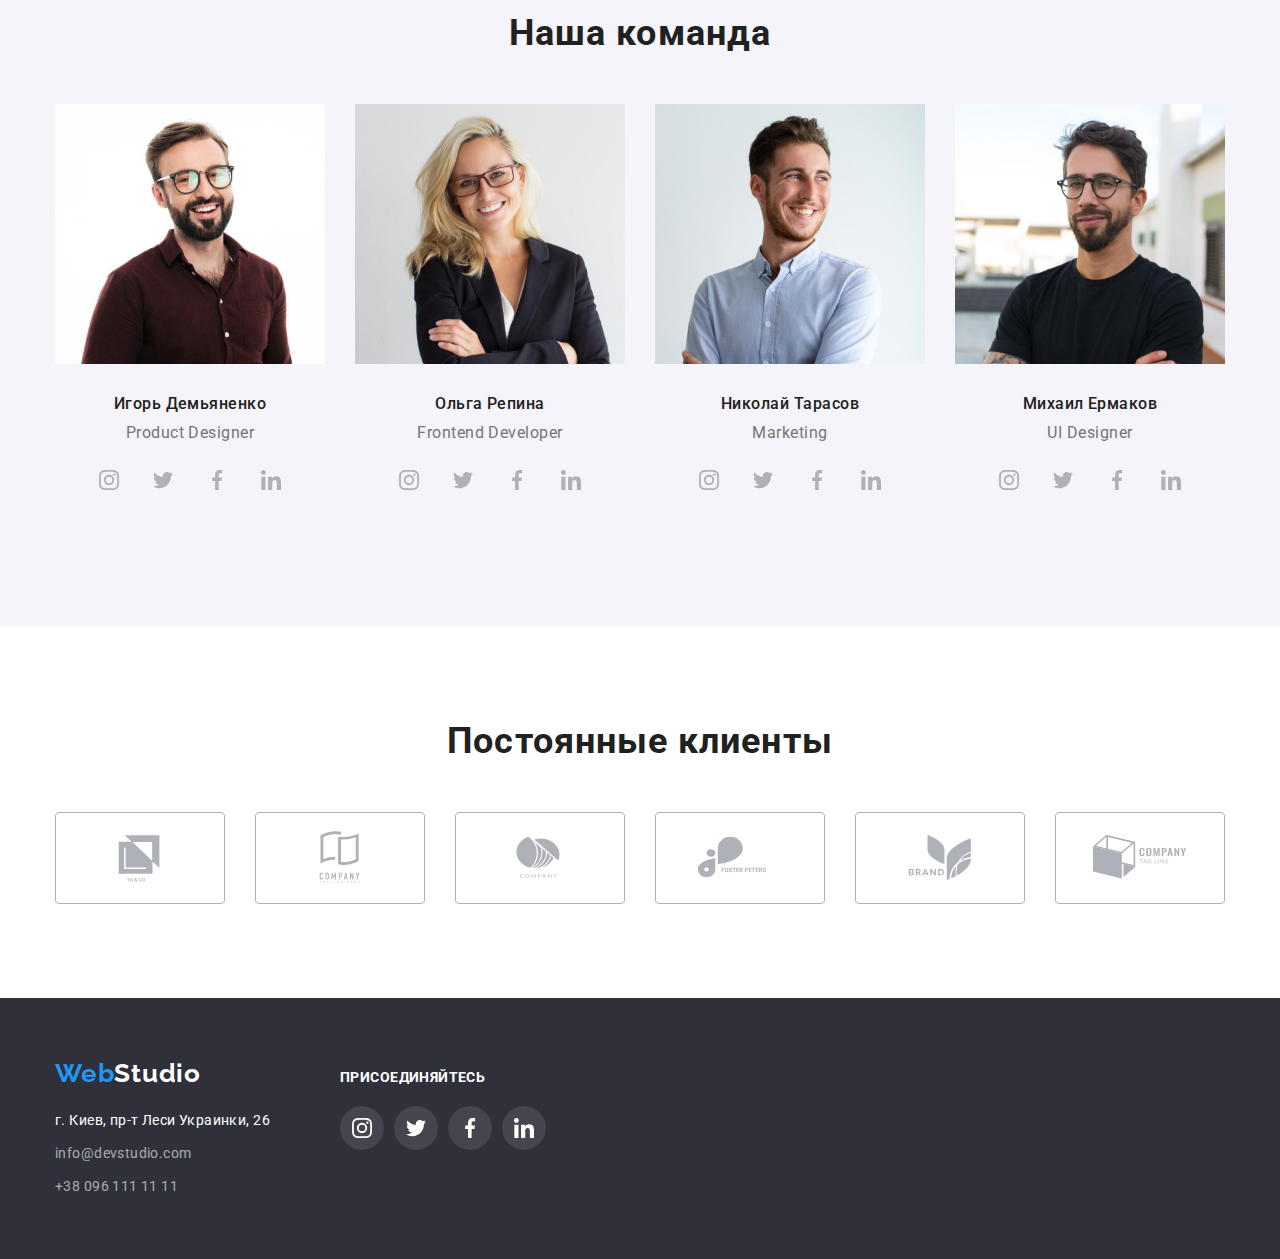
==== commit 5428a561: "Update index.html" ====
--- a/index.html
+++ b/index.html
@@ -185,7 +185,7 @@
                   width="270"
                   height="260"
                 />
-                <div class="card-body">
+                <div class="team-card-body">
                   <h3 class="cards-title">Игорь Демьяненко</h3>
                   <p class="cards-text" lang="en">Product Designer</p>
                   <ul class="lists social">
@@ -231,7 +231,7 @@
                   width="270"
                   height="260"
                 />
-                <div class="card-body">
+                <div class="team-card-body">
                   <h3 class="cards-title">Ольга Репина</h3>
                   <p class="cards-text" lang="en">Frontend Developer</p>
                   <ul class="lists social">
@@ -277,7 +277,7 @@
                   width="270"
                   height="260"
                 />
-                <div class="card-body">
+                <div class="team-card-body">
                   <h3 class="cards-title">Николай Тарасов</h3>
                   <p class="cards-text" lang="en">Marketing</p>
                   <ul class="lists social">
@@ -323,7 +323,7 @@
                   width="270"
                   height="260"
                 />
-                <div class="card-body">
+                <div class="team-card-body">
                   <h3 class="cards-title">Михаил Ермаков</h3>
                   <p class="cards-text" lang="en">UI Designer</p>
                   <ul class="lists social">
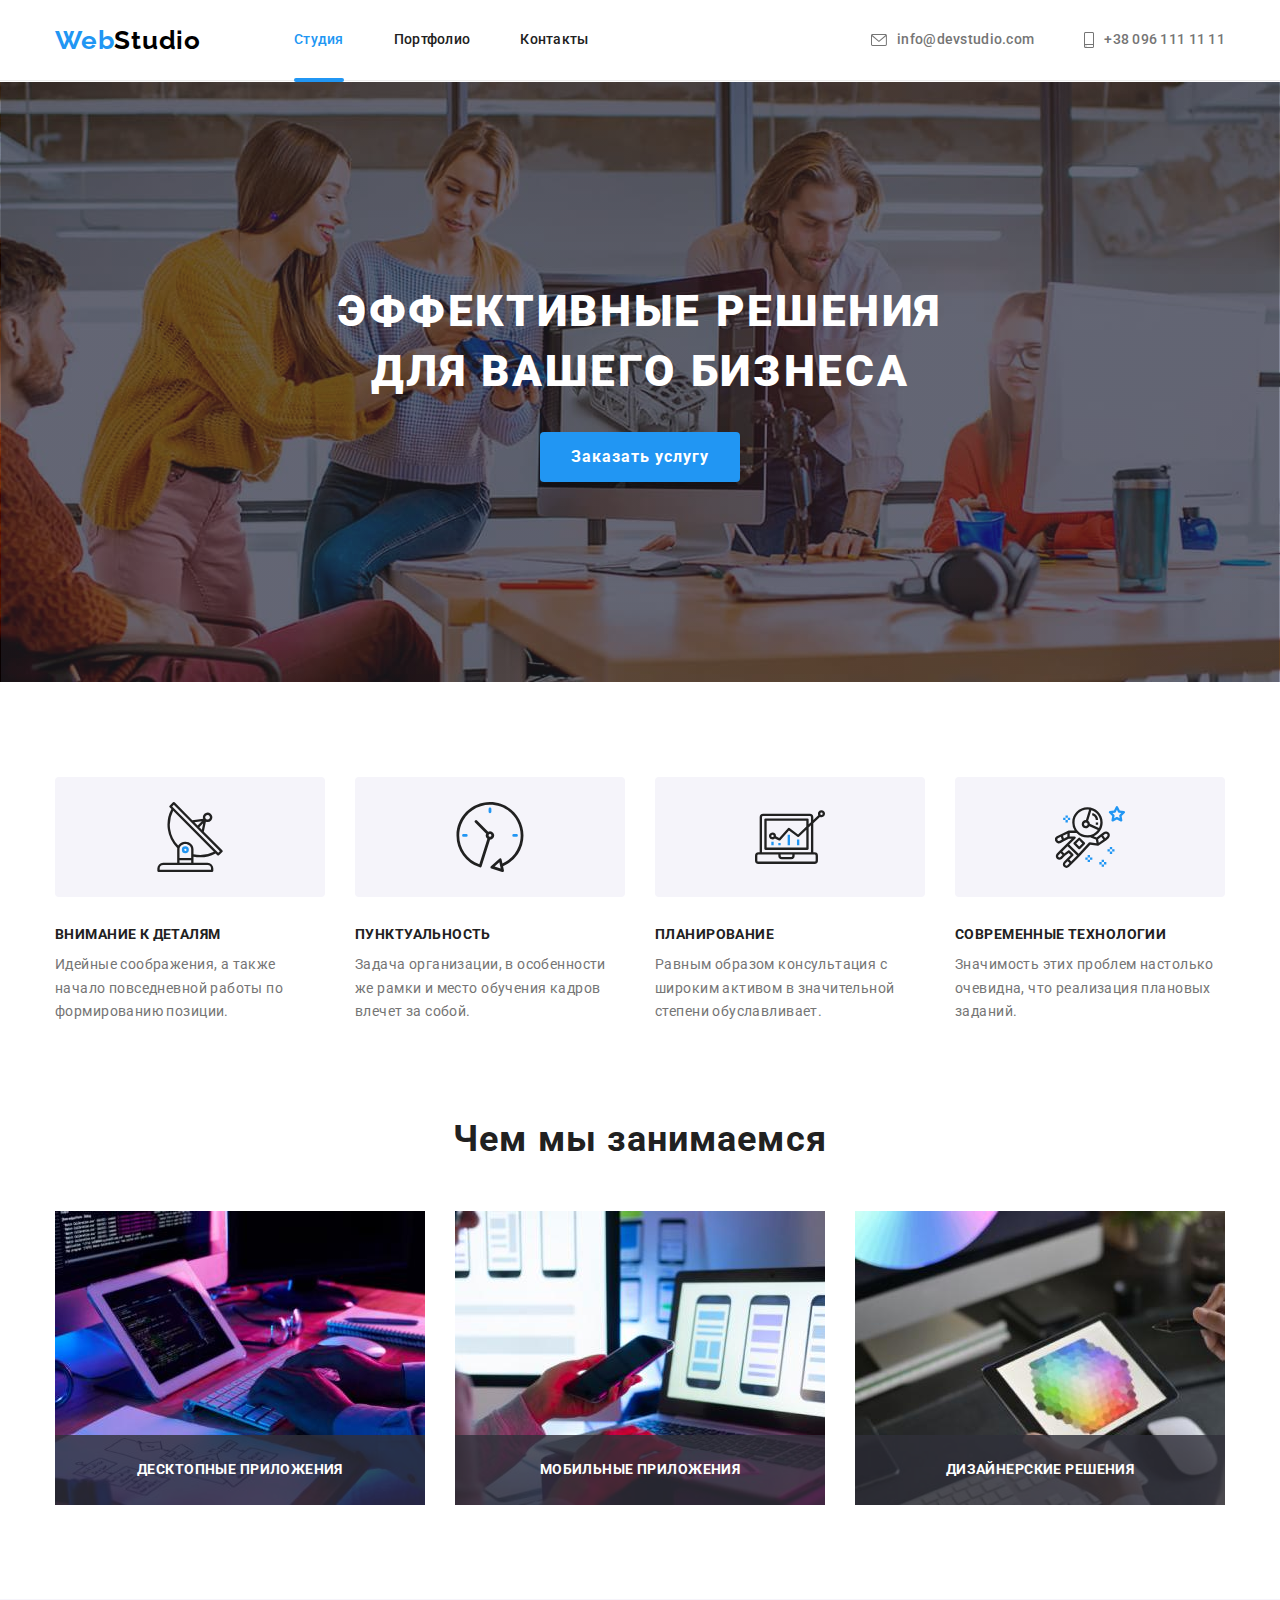
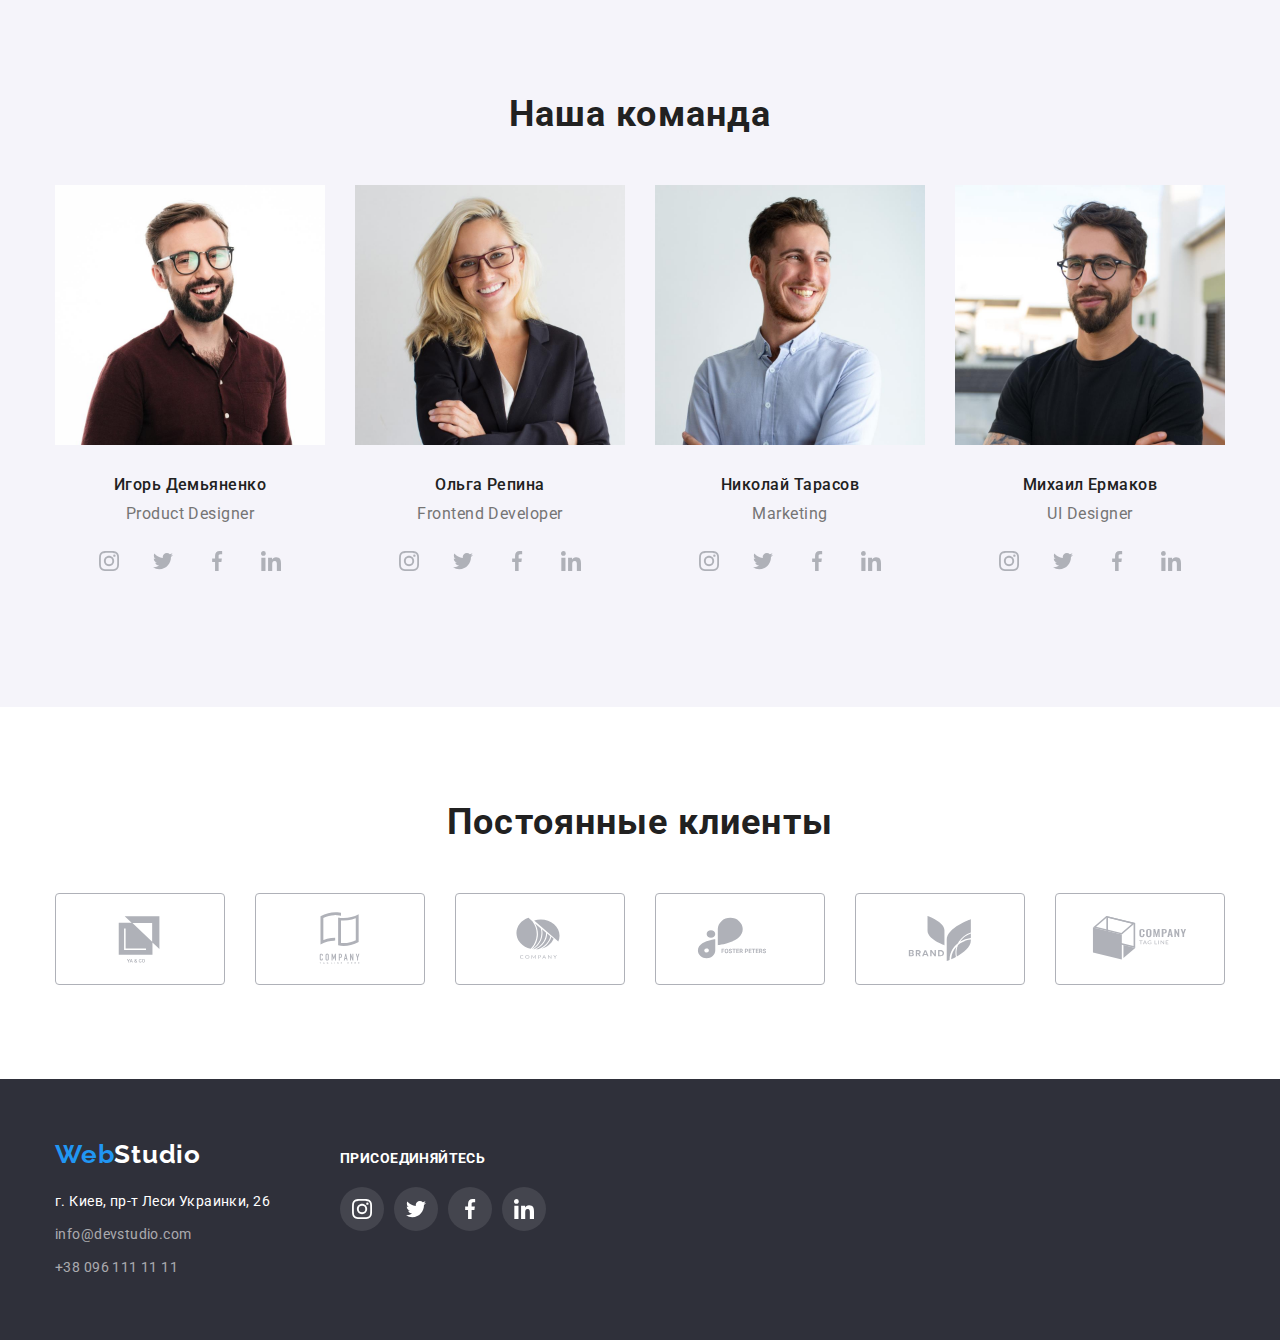
==== commit 5dc8d6eb: "дополнения" ====
--- a/index.html
+++ b/index.html
@@ -5,7 +5,7 @@
     <meta http-equiv="X-UA-Compatible" content="IE=edge" />
     <meta name="viewport" content="width=device-width, initial-scale=1.0" />
 
-    <title>Студия</title>
+    <title>Web Studio</title>
     <link
       href="https://fonts.googleapis.com/css2?family=Raleway:wght@700&family=Roboto:wght@400;500;700;900&display=swap"
       rel="stylesheet"
